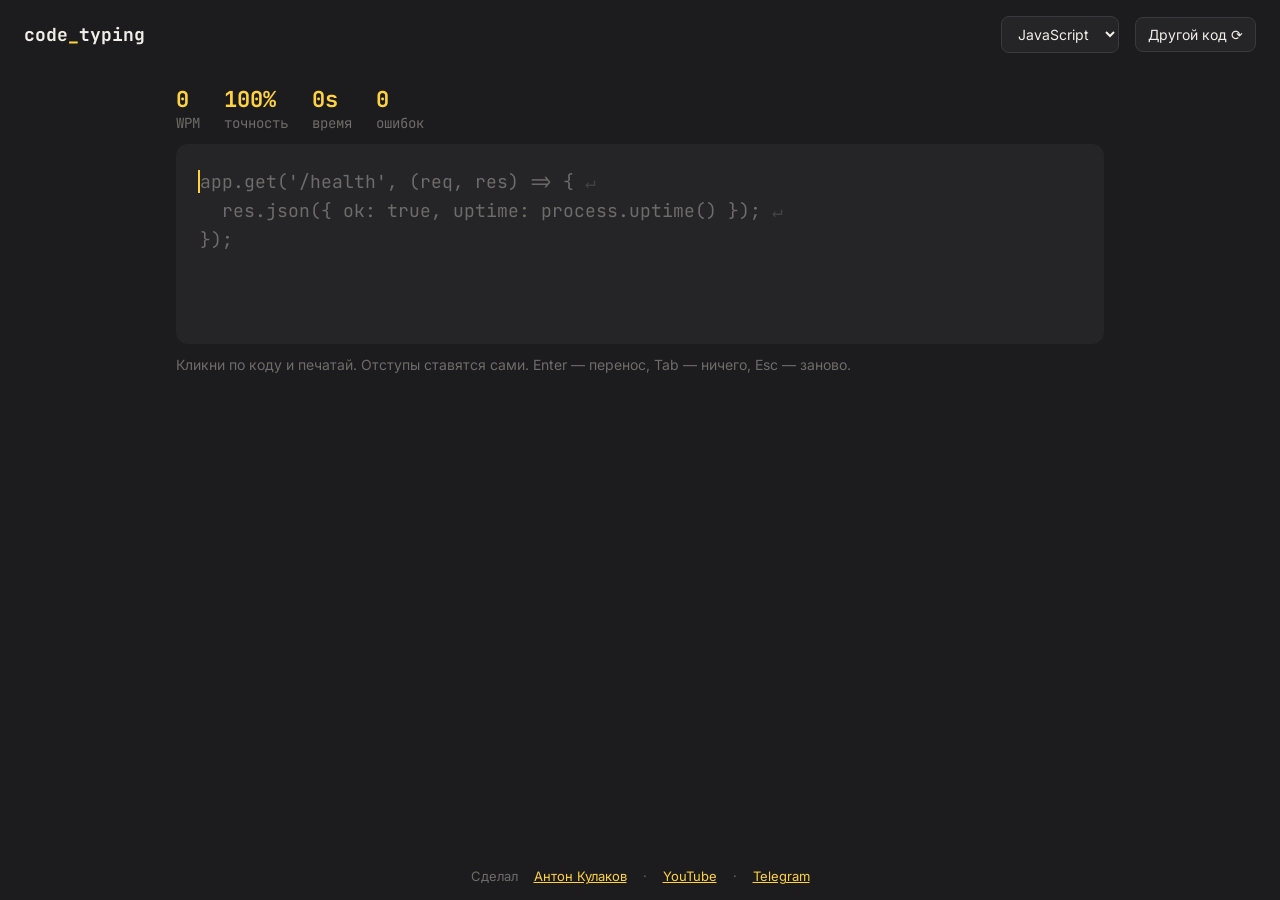
==== public/index.html @ 29d56bf2 "Code typing trainer v1: static page, Firebase site code-typing-ak Co-Authored-By: Claude Opus 5.5 <n" ====
<!doctype html>
<html lang="ru">
<head>
<meta charset="utf-8">
<meta name="viewport" content="width=device-width,initial-scale=1">
<title>Code Typing — тренажёр слепой печати кода</title>
<meta name="description" content="Тренажёр слепой печати для программистов: печатай настоящий код на JS, TS, Python, Go, SQL, Bash.">
<link rel="preconnect" href="https://fonts.googleapis.com">
<link href="https://fonts.googleapis.com/css2?family=JetBrains+Mono:wght@400;700&family=Inter:wght@400;600&display=swap" rel="stylesheet">
<style>
:root{--bg:#1c1c1e;--panel:#252528;--ink:#f2efe8;--dim:#6e6c68;--ok:#f2efe8;--bad:#ff5f56;--acc:#ffd23f}
*{box-sizing:border-box}
body{margin:0;background:var(--bg);color:var(--ink);font-family:Inter,system-ui,sans-serif;min-height:100vh;display:flex;flex-direction:column}
header,footer{padding:16px 24px;display:flex;gap:16px;align-items:center;flex-wrap:wrap}
header h1{font:700 18px 'JetBrains Mono',monospace;margin:0 auto 0 0}
header h1 span{color:var(--acc)}
select,button{background:var(--panel);color:var(--ink);border:1px solid #3a3a3e;border-radius:8px;padding:8px 12px;font:14px Inter,sans-serif;cursor:pointer}
button:hover,select:hover{border-color:var(--acc)}
main{flex:1;max-width:960px;width:100%;margin:0 auto;padding:16px}
.stats{display:flex;gap:24px;font:14px 'JetBrains Mono',monospace;color:var(--dim);margin-bottom:12px}
.stats b{color:var(--acc);font-size:22px;display:block}
#code{background:var(--panel);border-radius:12px;padding:24px;font:18px/1.6 'JetBrains Mono',monospace;white-space:pre;overflow-x:auto;outline:none;position:relative;min-height:200px;cursor:text}
#code .t{color:var(--dim)}#code .ok{color:var(--ok)}#code .bad{color:var(--bad);background:#ff5f5622;border-radius:2px}
#code .cur{border-left:2px solid var(--acc);margin-left:-2px;animation:b 1s steps(1) infinite}
@keyframes b{50%{border-color:transparent}}
#code .nl::after{content:'↵';color:#ffffff22}
#hint{color:var(--dim);font-size:14px;margin-top:12px}
#result{display:none;background:var(--panel);border-radius:12px;padding:24px;margin-top:16px;text-align:center}
#result h2{font:700 28px 'JetBrains Mono',monospace;color:var(--acc);margin:0 0 8px}
#hist{font:13px 'JetBrains Mono',monospace;color:var(--dim);margin-top:16px}
footer{color:var(--dim);font-size:13px;justify-content:center}
footer a{color:var(--acc)}
@media(max-width:600px){#code{font-size:14px;padding:16px}.stats{gap:14px}}
</style>
</head>
<body>
<header>
<h1>code<span>_</span>typing</h1>
<select id="lang"></select>
<button id="next">Другой код ⟳</button>
</header>
<main>
<div class="stats"><div><b id="wpm">0</b>WPM</div><div><b id="acc">100%</b>точность</div><div><b id="time">0s</b>время</div><div><b id="err">0</b>ошибок</div></div>
<div id="code" tabindex="0"></div>
<div id="hint">Кликни по коду и печатай. Отступы ставятся сами. Enter — перенос, Tab — ничего, Esc — заново.</div>
<div id="result"><h2 id="rtitle"></h2><div id="rtext"></div><p><button id="again">Ещё раз ⟳</button></p></div>
<div id="hist"></div>
</main>
<footer>Сделал <a href="https://antonkulakov.com">Антон Кулаков</a> · <a href="https://www.youtube.com/@antonkulakovcom">YouTube</a> · <a href="https://t.me/antonkulakovcom">Telegram</a></footer>
<script>
const S={
JavaScript:[
`function debounce(fn, ms) {
  let t;
  return (...args) => {
    clearTimeout(t);
    t = setTimeout(() => fn(...args), ms);
  };
}`,
`const users = await fetch('/api/users')
  .then((res) => res.json())
  .catch(() => []);
const active = users.filter((u) => u.isActive);`,
`export function groupBy(items, key) {
  return items.reduce((acc, item) => {
    (acc[item[key]] ||= []).push(item);
    return acc;
  }, {});
}`,
`app.get('/health', (req, res) => {
  res.json({ ok: true, uptime: process.uptime() });
});`],
TypeScript:[
`interface User {
  id: string;
  email: string;
  roles?: Array<'admin' | 'user'>;
}`,
`export async function retry<T>(fn: () => Promise<T>, n = 3): Promise<T> {
  try {
    return await fn();
  } catch (e) {
    if (n <= 0) throw e;
    return retry(fn, n - 1);
  }
}`,
`type Result<T, E = Error> =
  | { ok: true; value: T }
  | { ok: false; error: E };`],
Python:[
`def fib(n: int) -> int:
    a, b = 0, 1
    for _ in range(n):
        a, b = b, a + b
    return a`,
`with open("data.csv") as f:
    rows = [line.strip().split(",") for line in f]
print(f"rows: {len(rows)}")`,
`@app.get("/items/{item_id}")
async def read_item(item_id: int, q: str | None = None):
    return {"item_id": item_id, "q": q}`],
Go:[
`func handler(w http.ResponseWriter, r *http.Request) {
	w.Header().Set("Content-Type", "application/json")
	json.NewEncoder(w).Encode(map[string]bool{"ok": true})
}`,
`for i, v := range items {
	if err := process(v); err != nil {
		return fmt.Errorf("item %d: %w", i, err)
	}
}`],
SQL:[
`SELECT u.email, COUNT(o.id) AS orders
FROM users u
LEFT JOIN orders o ON o.user_id = u.id
WHERE u.created_at > NOW() - INTERVAL '30 days'
GROUP BY u.email
ORDER BY orders DESC
LIMIT 10;`,
`CREATE INDEX CONCURRENTLY idx_orders_user
ON orders (user_id, created_at DESC);`],
Bash:[
`for f in *.mp4; do
  ffmpeg -i "$f" -vn -ac 1 "\${f%.mp4}.wav"
done`,
`git log --oneline --since="1 week ago" | wc -l`,
`docker run --rm -p 8080:80 -v "$PWD":/usr/share/nginx/html nginx:alpine`]};
const $=id=>document.getElementById(id);
const store={get(k,d){try{return JSON.parse(localStorage.getItem(k))??d}catch{return d}},set(k,v){try{localStorage.setItem(k,JSON.stringify(v))}catch{}}};
for(const l of Object.keys(S))$('lang').add(new Option(l,l));
$('lang').value=store.get('lang','JavaScript');
let text,pos,typed,errors,start,timer,last=-1;
function pick(){const a=S[$('lang').value];let i;do i=Math.floor(Math.random()*a.length);while(a.length>1&&i===last);last=i;return a[i]}
function reset(newText){
  if(newText||!text)text=pick();
  pos=0;typed=[];errors=0;start=null;clearInterval(timer);
  $('result').style.display='none';render();stats();$('code').focus();
}
function render(){
  let h='';
  for(let i=0;i<text.length;i++){
    const c=text[i],cls=i<pos?(typed[i]?'ok':'bad'):'t';
    const ch=c==='\n'?' ':c.replace(/&/g,'&amp;').replace(/</g,'&lt;');
    h+=`<span class="${cls}${i===pos?' cur':''}${c==='\n'?' nl':''}">${ch}</span>${c==='\n'?'\n':''}`;
  }
  if(pos>=text.length)h+='<span class="cur"> </span>';
  $('code').innerHTML=h;
  const cur=$('code').querySelector('.cur');cur&&cur.scrollIntoView({block:'nearest',inline:'nearest'});
}
function stats(){
  const sec=start?(Date.now()-start)/1000:0,ok=typed.filter(Boolean).length;
  $('wpm').textContent=sec>1?Math.round(ok/5/(sec/60)):0;
  $('acc').textContent=pos?Math.round(100*(pos-errors)/pos)+'%':'100%';
  $('time').textContent=Math.round(sec)+'s';$('err').textContent=errors;
}
function skipIndent(){while(pos<text.length&&/[ \t]/.test(text[pos])&&isIndent(pos)){typed[pos]=true;pos++}}
function isIndent(p){for(let i=p-1;i>=0;i--){if(text[i]==='\n')return true;if(text[i]!==' '&&text[i]!=='\t')return false}return true}
function finish(){
  clearInterval(timer);stats();
  const w=$('wpm').textContent,a=$('acc').textContent;
  $('rtitle').textContent=`${w} WPM · ${a}`;
  $('rtext').textContent=`${$('lang').value}, ${text.length} символов за ${$('time').textContent}`;
  $('result').style.display='block';
  const h=store.get('hist',[]);h.unshift({l:$('lang').value,w:+w,a,d:new Date().toLocaleDateString('ru')});store.set('hist',h.slice(0,50));hist();
}
function hist(){
  const h=store.get('hist',[]);if(!h.length){$('hist').textContent='';return}
  const best=Math.max(...h.map(x=>x.w)),avg=Math.round(h.slice(0,10).reduce((s,x)=>s+x.w,0)/Math.min(10,h.length));
  $('hist').textContent=`Рекорд: ${best} WPM · среднее за последние ${Math.min(10,h.length)}: ${avg} WPM · всего заходов: ${h.length}`;
}
$('code').addEventListener('keydown',e=>{
  if(e.metaKey||e.ctrlKey||e.altKey)return;
  if(e.key==='Escape'){reset();return}
  if(pos>=text.length)return;
  let k=e.key;
  if(k==='Backspace'){e.preventDefault();if(pos>0){pos--;while(pos>0&&/[ \t]/.test(text[pos])&&isIndent(pos))pos--;typed.length=pos;render();stats()}return}
  if(k==='Tab'){e.preventDefault();return}
  if(k==='Enter')k='\n';
  if(k.length!==1)return;
  e.preventDefault();
  if(!start){start=Date.now();timer=setInterval(stats,500)}
  const good=k===text[pos];typed[pos]=good;if(!good)errors++;pos++;
  if(good&&k==='\n')skipIndent();
  render();stats();
  if(pos>=text.length)finish();
});
$('code').addEventListener('click',()=>$('code').focus());
$('next').onclick=()=>reset(true);$('again').onclick=()=>reset(true);
$('lang').onchange=()=>{store.set('lang',$('lang').value);last=-1;reset(true)};
reset(true);hist();
</script>
</body>
</html>
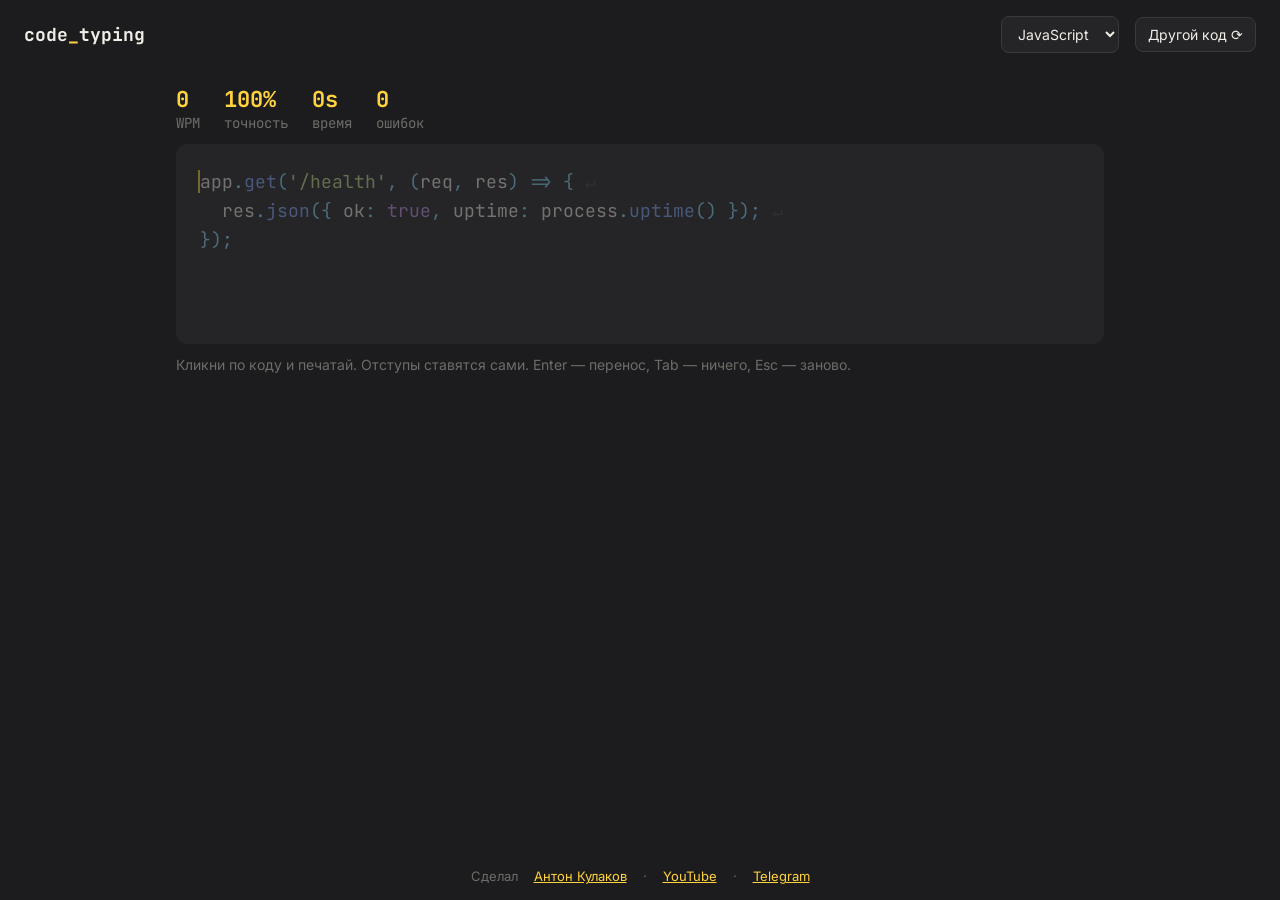
==== commit 28482f18: "Подсветка синтаксиса Co-Authored-By: Claude Opus 5.5 <noreply@anthropic.com>" ====
--- a/public/index.html
+++ b/public/index.html
@@ -20,7 +20,7 @@
 .stats{display:flex;gap:24px;font:14px 'JetBrains Mono',monospace;color:var(--dim);margin-bottom:12px}
 .stats b{color:var(--acc);font-size:22px;display:block}
 #code{background:var(--panel);border-radius:12px;padding:24px;font:18px/1.6 'JetBrains Mono',monospace;white-space:pre;overflow-x:auto;outline:none;position:relative;min-height:200px;cursor:text}
-#code .t{color:var(--dim)}#code .ok{color:var(--ok)}#code .bad{color:var(--bad);background:#ff5f5622;border-radius:2px}
+#code .t{opacity:.38}#code .k{color:#c792ea}#code .s{color:#c3e88d}#code .c{color:#7f8c98;font-style:italic}#code .n{color:#f78c6c}#code .f{color:#82aaff}#code .p{color:#89ddff}#code .bad{color:var(--bad)!important;opacity:1}#code .bad{background:#ff5f5622;border-radius:2px}
 #code .cur{border-left:2px solid var(--acc);margin-left:-2px;animation:b 1s steps(1) infinite}
 @keyframes b{50%{border-color:transparent}}
 #code .nl::after{content:'↵';color:#ffffff22}
@@ -125,6 +125,22 @@
 done`,
 `git log --oneline --since="1 week ago" | wc -l`,
 `docker run --rm -p 8080:80 -v "$PWD":/usr/share/nginx/html nginx:alpine`]};
+
+const KW={JavaScript:'const let var function return async await if else for of in while new class export import from try catch throw true false null undefined typeof',
+TypeScript:'const let var function return async await if else for of in while new class export import from try catch throw true false null undefined type interface extends string number boolean Promise Array',
+Python:'def return for in if else elif with as import from async await class None True False lambda print len range not and or is',
+Go:'func return for range if else err nil var const type struct map string int bool package import go defer',
+SQL:'SELECT FROM WHERE LEFT JOIN ON AS GROUP BY ORDER DESC ASC LIMIT COUNT CREATE INDEX CONCURRENTLY NOW INTERVAL INSERT INTO VALUES UPDATE SET AND OR',
+Bash:'for in do done if then fi else echo export'};
+function highlight(t,lang){
+  const kw=new Set(KW[lang].split(' ')),out=new Array(t.length).fill('');
+  const cm=lang==='Python'||lang==='Bash'?'#[^\\n]*':lang==='SQL'?'--[^\\n]*':'//[^\\n]*';
+  const re=new RegExp(`(${cm})|("(?:\\\\.|[^"\\\\\\n])*"|'(?:\\\\.|[^'\\\\\\n])*'|\`(?:\\\\.|[^\`\\\\])*\`)|(\\b\\d+(?:\\.\\d+)?\\b)|([A-Za-z_$][\\w$]*)(?=\\s*\\()|([A-Za-z_$][\\w$]*)|([{}()\\[\\];,.:=<>|&!?+\\-*/%@])`,'g');
+  let m;while(m=re.exec(t)){const c=m[1]?'c':m[2]?'s':m[3]?'n':m[4]?(kw.has(m[4])?'k':'f'):m[5]?(kw.has(m[5])?'k':''):'p';
+    for(let i=m.index;i<m.index+m[0].length;i++)out[i]=c}
+  return out;
+}
+let hl=[];
 const $=id=>document.getElementById(id);
 const store={get(k,d){try{return JSON.parse(localStorage.getItem(k))??d}catch{return d}},set(k,v){try{localStorage.setItem(k,JSON.stringify(v))}catch{}}};
 for(const l of Object.keys(S))$('lang').add(new Option(l,l));
@@ -132,14 +148,14 @@
 let text,pos,typed,errors,start,timer,last=-1;
 function pick(){const a=S[$('lang').value];let i;do i=Math.floor(Math.random()*a.length);while(a.length>1&&i===last);last=i;return a[i]}
 function reset(newText){
-  if(newText||!text)text=pick();
+  if(newText||!text){text=pick();hl=highlight(text,$('lang').value)}
   pos=0;typed=[];errors=0;start=null;clearInterval(timer);
   $('result').style.display='none';render();stats();$('code').focus();
 }
 function render(){
   let h='';
   for(let i=0;i<text.length;i++){
-    const c=text[i],cls=i<pos?(typed[i]?'ok':'bad'):'t';
+    const c=text[i],cls=(hl[i]||'')+' '+(i<pos?(typed[i]?'ok':'bad'):'t');
     const ch=c==='\n'?' ':c.replace(/&/g,'&amp;').replace(/</g,'&lt;');
     h+=`<span class="${cls}${i===pos?' cur':''}${c==='\n'?' nl':''}">${ch}</span>${c==='\n'?'\n':''}`;
   }
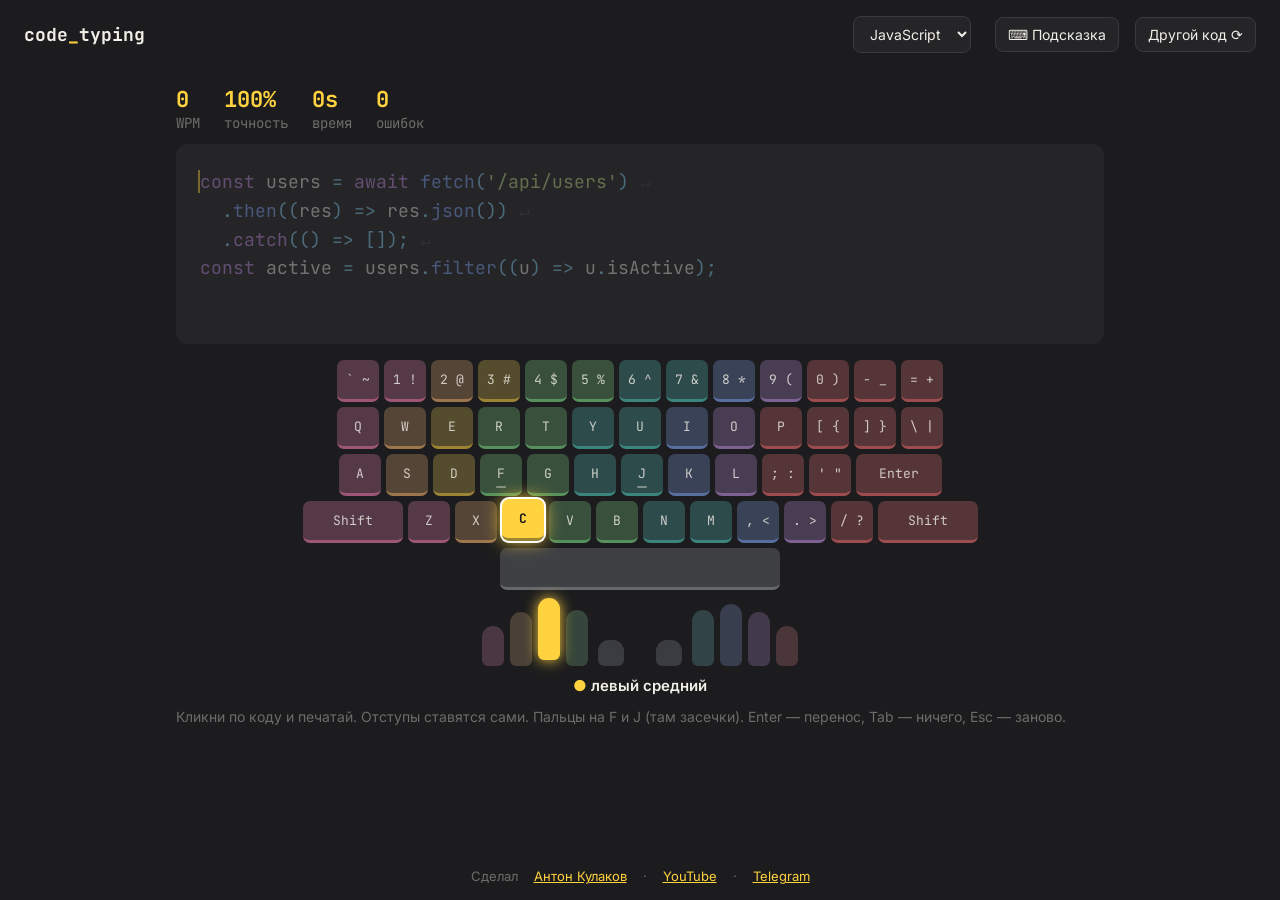
==== commit 6710ec20: "Клавиатура с подсказкой пальцев, без лигатур, no-cache Co-Authored-By: Claude Opus 5.5 <noreply@anth" ====
--- a/public/index.html
+++ b/public/index.html
@@ -20,7 +20,7 @@
 .stats{display:flex;gap:24px;font:14px 'JetBrains Mono',monospace;color:var(--dim);margin-bottom:12px}
 .stats b{color:var(--acc);font-size:22px;display:block}
 #code{background:var(--panel);border-radius:12px;padding:24px;font:18px/1.6 'JetBrains Mono',monospace;white-space:pre;overflow-x:auto;outline:none;position:relative;min-height:200px;cursor:text}
-#code .t{opacity:.38}#code .k{color:#c792ea}#code .s{color:#c3e88d}#code .c{color:#7f8c98;font-style:italic}#code .n{color:#f78c6c}#code .f{color:#82aaff}#code .p{color:#89ddff}#code .bad{color:var(--bad)!important;opacity:1}#code .bad{background:#ff5f5622;border-radius:2px}
+#code,#code *{font-variant-ligatures:none;font-feature-settings:'liga' 0,'calt' 0}#code .t{opacity:.38}#code .k{color:#c792ea}#code .s{color:#c3e88d}#code .c{color:#7f8c98;font-style:italic}#code .n{color:#f78c6c}#code .f{color:#82aaff}#code .p{color:#89ddff}#code .bad{color:var(--bad)!important;opacity:1}#code .bad{background:#ff5f5622;border-radius:2px}
 #code .cur{border-left:2px solid var(--acc);margin-left:-2px;animation:b 1s steps(1) infinite}
 @keyframes b{50%{border-color:transparent}}
 #code .nl::after{content:'↵';color:#ffffff22}
@@ -30,6 +30,20 @@
 #hist{font:13px 'JetBrains Mono',monospace;color:var(--dim);margin-top:16px}
 footer{color:var(--dim);font-size:13px;justify-content:center}
 footer a{color:var(--acc)}
+
+#kb{margin-top:16px;display:flex;flex-direction:column;gap:5px;align-items:center;user-select:none}
+.row{display:flex;gap:5px}
+.key{width:42px;height:42px;border-radius:7px;display:flex;align-items:center;justify-content:center;font:13px 'JetBrains Mono',monospace;color:#f2efe8cc;background:color-mix(in srgb,var(--fc) 22%,#252528);border-bottom:3px solid color-mix(in srgb,var(--fc) 55%,#252528);transition:transform .08s}
+.key.w15{width:66px}.key.w2{width:86px}.key.w25{width:100px}.key.sp{width:280px}
+.key.on{background:var(--fc);color:#1c1c1e;font-weight:700;transform:translateY(-2px);box-shadow:0 0 0 2px #fff,0 0 18px var(--fc)}
+.key.home::after{content:'';position:absolute;margin-top:26px;width:10px;height:2px;background:#f2efe866;border-radius:1px}
+#hands{display:flex;justify-content:center;gap:32px;margin-top:14px;font:13px Inter,sans-serif;color:var(--dim)}
+.hand{display:flex;gap:6px;align-items:flex-end}
+.fg{width:22px;border-radius:11px 11px 6px 6px;background:color-mix(in srgb,var(--fc) 14%,#2c2c30);transition:all .1s}
+.fg.on{background:var(--fc);box-shadow:0 0 14px var(--fc);transform:translateY(-6px)}
+#finger{text-align:center;margin-top:10px;font:600 15px Inter,sans-serif;min-height:20px}
+#kbtoggle{margin-left:8px}
+@media(max-width:760px){#kb,#hands{display:none!important}}
 @media(max-width:600px){#code{font-size:14px;padding:16px}.stats{gap:14px}}
 </style>
 </head>
@@ -37,12 +51,14 @@
 <header>
 <h1>code<span>_</span>typing</h1>
 <select id="lang"></select>
+<button id="kbtoggle">⌨︎ Подсказка</button>
 <button id="next">Другой код ⟳</button>
 </header>
 <main>
 <div class="stats"><div><b id="wpm">0</b>WPM</div><div><b id="acc">100%</b>точность</div><div><b id="time">0s</b>время</div><div><b id="err">0</b>ошибок</div></div>
 <div id="code" tabindex="0"></div>
-<div id="hint">Кликни по коду и печатай. Отступы ставятся сами. Enter — перенос, Tab — ничего, Esc — заново.</div>
+<div id="kbwrap"><div id="kb"></div><div id="hands"></div><div id="finger"></div></div>
+<div id="hint">Кликни по коду и печатай. Отступы ставятся сами. Пальцы на F и J (там засечки). Enter — перенос, Tab — ничего, Esc — заново.</div>
 <div id="result"><h2 id="rtitle"></h2><div id="rtext"></div><p><button id="again">Ещё раз ⟳</button></p></div>
 <div id="hist"></div>
 </main>
@@ -160,7 +176,7 @@
     h+=`<span class="${cls}${i===pos?' cur':''}${c==='\n'?' nl':''}">${ch}</span>${c==='\n'?'\n':''}`;
   }
   if(pos>=text.length)h+='<span class="cur"> </span>';
-  $('code').innerHTML=h;
+  $('code').innerHTML=h;if(typeof showKey==='function')showKey();
   const cur=$('code').querySelector('.cur');cur&&cur.scrollIntoView({block:'nearest',inline:'nearest'});
 }
 function stats(){
@@ -203,6 +219,44 @@
 $('code').addEventListener('click',()=>$('code').focus());
 $('next').onclick=()=>reset(true);$('again').onclick=()=>reset(true);
 $('lang').onchange=()=>{store.set('lang',$('lang').value);last=-1;reset(true)};
+
+const FC={L5:'#ff7eb6',L4:'#ffb86c',L3:'#ffd23f',L2:'#7ee787',T:'#9aa0a6',R2:'#4fd1c5',R3:'#82aaff',R4:'#c792ea',R5:'#ff6e6e'};
+const FN={L5:'левый мизинец',L4:'левый безымянный',L3:'левый средний',L2:'левый указательный',T:'большой палец',R2:'правый указательный',R3:'правый средний',R4:'правый безымянный',R5:'правый мизинец'};
+const ROWS=[
+ [['`~','L5'],['1!','L5'],['2@','L4'],['3#','L3'],['4$','L2'],['5%','L2'],['6^','R2'],['7&','R2'],['8*','R3'],['9(','R4'],['0)','R5'],['-_','R5'],['=+','R5']],
+ [['q','L5'],['w','L4'],['e','L3'],['r','L2'],['t','L2'],['y','R2'],['u','R2'],['i','R3'],['o','R4'],['p','R5'],['[{','R5'],[']}','R5'],['\\|','R5']],
+ [['a','L5'],['s','L4'],['d','L3'],['f','L2'],['g','L2'],['h','R2'],['j','R2'],['k','R3'],['l','R4'],[';:','R5'],["'\"",'R5'],['\n','R5','Enter','w2']],
+ [['LS','L5','Shift','w25'],['z','L5'],['x','L4'],['c','L3'],['v','L2'],['b','L2'],['n','R2'],['m','R2'],[',<','R3'],['.>','R4'],['/?','R5'],['RS','R5','Shift','w25']],
+ [[' ','T','','sp']]];
+const KEYMAP={};
+ROWS.forEach(r=>r.forEach(([k,f,label,w])=>{
+  const el=document.createElement('div');el.className='key'+(w?' '+w:'')+(/^[fj]$/.test(k)?' home':'');el.style.setProperty('--fc',FC[f]);
+  el.textContent=label??(k.length===2&&!/[a-z]/.test(k)?k[0]+' '+k[1]:k.toUpperCase());
+  const info={el,f};
+  if(k==='LS'||k==='RS')KEYMAP[k]=info;
+  else if(k.length===1||k==='\n'){KEYMAP[k]=info;if(/[a-z]/.test(k))KEYMAP[k.toUpperCase()]={...info,shift:true}}
+  else if(k.length===2){KEYMAP[k[0]]=info;KEYMAP[k[1]]={...info,shift:true}}
+  else KEYMAP[k]=info;
+  r.el=r.el||document.createElement('div');r.el.className='row';r.el.appendChild(el);
+}));
+ROWS.forEach(r=>$('kb').appendChild(r.el));
+const FINGERS={};
+[['L5','L4','L3','L2','T'],['T','R2','R3','R4','R5']].forEach((h,hi)=>{const d=document.createElement('div');d.className='hand';
+  h.forEach((f,i)=>{const e=document.createElement('div');e.className='fg';e.style.setProperty('--fc',FC[f]);e.style.height=(f==='T'?26:{L5:40,L4:54,L3:62,L2:56,R2:56,R3:62,R4:54,R5:40}[f])+'px';
+    if(f==='T'){e.style.width='26px';e.style.marginLeft=hi?'0':'4px';e.style.marginRight=hi?'4px':'0'}
+    (FINGERS[f+hi]=e);d.appendChild(e)});$('hands').appendChild(d)});
+function fingerEl(f){return f==='T'?[FINGERS.T0,FINGERS.T1]:[FINGERS[f+(f[0]==='L'?0:1)]]}
+function showKey(){
+  document.querySelectorAll('#kb .on,#hands .on').forEach(e=>e.classList.remove('on'));
+  if(!text||pos>=text.length){$('finger').textContent='';return}
+  const k=KEYMAP[text[pos]];if(!k){$('finger').textContent='';return}
+  k.el.classList.add('on');fingerEl(k.f).forEach(e=>e&&e.classList.add('on'));
+  let msg=FN[k.f];
+  if(k.shift){const sh=k.f[0]==='L'?'RS':'LS',si=KEYMAP[sh];si.el.classList.add('on');fingerEl(si.f).forEach(e=>e.classList.add('on'));msg+=' + Shift '+FN[si.f].replace('мизинец','мизинцем').replace(/^(\S+)ый/,'$1ым').replace(/^(\S+)ий/,'$1им')}
+  $('finger').innerHTML=`<span style="color:${FC[k.f]}">●</span> ${msg}`;
+}
+$('kbtoggle').onclick=()=>{const v=$('kbwrap').style.display==='none';$('kbwrap').style.display=v?'':'none';store.set('kb',v);$('code').focus()};
+if(store.get('kb',true)===false)$('kbwrap').style.display='none';
 reset(true);hist();
 </script>
 </body>
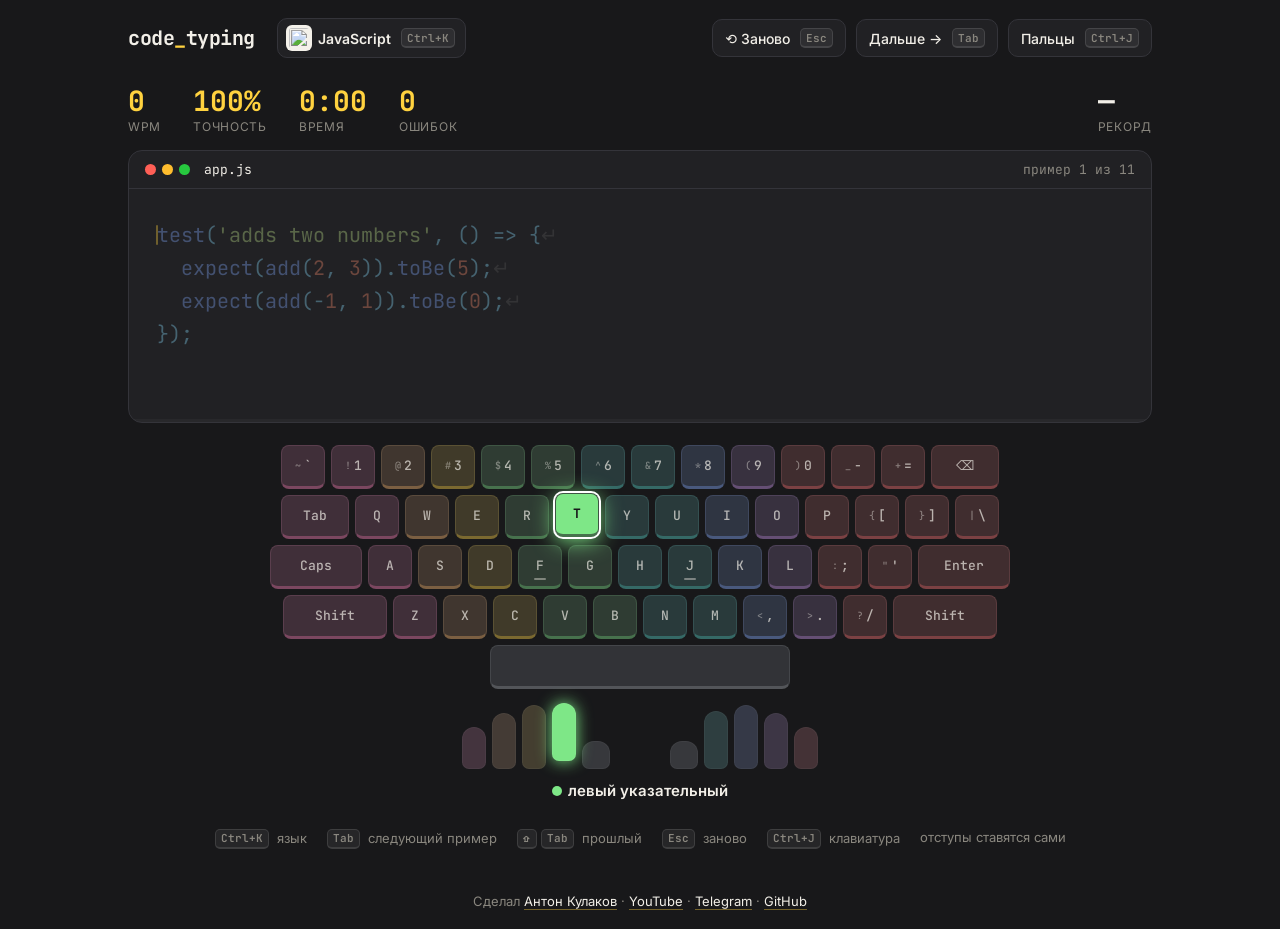
==== commit b80bb80a: "v2: 25 языков, попап языков с логотипами, горячие клавиши, остановка на ошибке Co-Authored-By: Claud" ====
--- a/public/index.html
+++ b/public/index.html
@@ -3,261 +3,84 @@
 <head>
 <meta charset="utf-8">
 <meta name="viewport" content="width=device-width,initial-scale=1">
-<title>Code Typing — тренажёр слепой печати кода</title>
-<meta name="description" content="Тренажёр слепой печати для программистов: печатай настоящий код на JS, TS, Python, Go, SQL, Bash.">
+<title>code_typing — тренажёр слепой печати кода</title>
+<meta name="description" content="Тренажёр слепой печати для программистов: печатай настоящий код на 25 языках. Подсказка пальцев, WPM, горячие клавиши.">
+<link rel="icon" href="data:image/svg+xml,<svg xmlns='http://www.w3.org/2000/svg' viewBox='0 0 32 32'><rect width='32' height='32' rx='7' fill='%231c1c1e'/><text x='6' y='23' font-family='monospace' font-size='18' font-weight='700' fill='%23ffd23f'>_</text></svg>">
 <link rel="preconnect" href="https://fonts.googleapis.com">
-<link href="https://fonts.googleapis.com/css2?family=JetBrains+Mono:wght@400;700&family=Inter:wght@400;600&display=swap" rel="stylesheet">
-<style>
-:root{--bg:#1c1c1e;--panel:#252528;--ink:#f2efe8;--dim:#6e6c68;--ok:#f2efe8;--bad:#ff5f56;--acc:#ffd23f}
-*{box-sizing:border-box}
-body{margin:0;background:var(--bg);color:var(--ink);font-family:Inter,system-ui,sans-serif;min-height:100vh;display:flex;flex-direction:column}
-header,footer{padding:16px 24px;display:flex;gap:16px;align-items:center;flex-wrap:wrap}
-header h1{font:700 18px 'JetBrains Mono',monospace;margin:0 auto 0 0}
-header h1 span{color:var(--acc)}
-select,button{background:var(--panel);color:var(--ink);border:1px solid #3a3a3e;border-radius:8px;padding:8px 12px;font:14px Inter,sans-serif;cursor:pointer}
-button:hover,select:hover{border-color:var(--acc)}
-main{flex:1;max-width:960px;width:100%;margin:0 auto;padding:16px}
-.stats{display:flex;gap:24px;font:14px 'JetBrains Mono',monospace;color:var(--dim);margin-bottom:12px}
-.stats b{color:var(--acc);font-size:22px;display:block}
-#code{background:var(--panel);border-radius:12px;padding:24px;font:18px/1.6 'JetBrains Mono',monospace;white-space:pre;overflow-x:auto;outline:none;position:relative;min-height:200px;cursor:text}
-#code,#code *{font-variant-ligatures:none;font-feature-settings:'liga' 0,'calt' 0}#code .t{opacity:.38}#code .k{color:#c792ea}#code .s{color:#c3e88d}#code .c{color:#7f8c98;font-style:italic}#code .n{color:#f78c6c}#code .f{color:#82aaff}#code .p{color:#89ddff}#code .bad{color:var(--bad)!important;opacity:1}#code .bad{background:#ff5f5622;border-radius:2px}
-#code .cur{border-left:2px solid var(--acc);margin-left:-2px;animation:b 1s steps(1) infinite}
-@keyframes b{50%{border-color:transparent}}
-#code .nl::after{content:'↵';color:#ffffff22}
-#hint{color:var(--dim);font-size:14px;margin-top:12px}
-#result{display:none;background:var(--panel);border-radius:12px;padding:24px;margin-top:16px;text-align:center}
-#result h2{font:700 28px 'JetBrains Mono',monospace;color:var(--acc);margin:0 0 8px}
-#hist{font:13px 'JetBrains Mono',monospace;color:var(--dim);margin-top:16px}
-footer{color:var(--dim);font-size:13px;justify-content:center}
-footer a{color:var(--acc)}
-
-#kb{margin-top:16px;display:flex;flex-direction:column;gap:5px;align-items:center;user-select:none}
-.row{display:flex;gap:5px}
-.key{width:42px;height:42px;border-radius:7px;display:flex;align-items:center;justify-content:center;font:13px 'JetBrains Mono',monospace;color:#f2efe8cc;background:color-mix(in srgb,var(--fc) 22%,#252528);border-bottom:3px solid color-mix(in srgb,var(--fc) 55%,#252528);transition:transform .08s}
-.key.w15{width:66px}.key.w2{width:86px}.key.w25{width:100px}.key.sp{width:280px}
-.key.on{background:var(--fc);color:#1c1c1e;font-weight:700;transform:translateY(-2px);box-shadow:0 0 0 2px #fff,0 0 18px var(--fc)}
-.key.home::after{content:'';position:absolute;margin-top:26px;width:10px;height:2px;background:#f2efe866;border-radius:1px}
-#hands{display:flex;justify-content:center;gap:32px;margin-top:14px;font:13px Inter,sans-serif;color:var(--dim)}
-.hand{display:flex;gap:6px;align-items:flex-end}
-.fg{width:22px;border-radius:11px 11px 6px 6px;background:color-mix(in srgb,var(--fc) 14%,#2c2c30);transition:all .1s}
-.fg.on{background:var(--fc);box-shadow:0 0 14px var(--fc);transform:translateY(-6px)}
-#finger{text-align:center;margin-top:10px;font:600 15px Inter,sans-serif;min-height:20px}
-#kbtoggle{margin-left:8px}
-@media(max-width:760px){#kb,#hands{display:none!important}}
-@media(max-width:600px){#code{font-size:14px;padding:16px}.stats{gap:14px}}
-</style>
+<link href="https://fonts.googleapis.com/css2?family=JetBrains+Mono:wght@400;600;700&family=Inter:wght@400;500;600;700&display=swap" rel="stylesheet">
+<link rel="stylesheet" href="style.css">
 </head>
 <body>
 <header>
-<h1>code<span>_</span>typing</h1>
-<select id="lang"></select>
-<button id="kbtoggle">⌨︎ Подсказка</button>
-<button id="next">Другой код ⟳</button>
+  <a class="logo" href="/">code<span>_</span>typing</a>
+  <button id="langBtn" class="btn lang" title="Сменить язык"><img id="langIcon" alt=""><span id="langName"></span><kbd class="mod">K</kbd></button>
+  <div class="spacer"></div>
+  <button id="restartBtn" class="btn" title="Начать заново">⟲ Заново <kbd>Esc</kbd></button>
+  <button id="nextBtn" class="btn" title="Другой пример">Дальше → <kbd>Tab</kbd></button>
+  <button id="kbBtn" class="btn icon" title="Показать или скрыть клавиатуру">Пальцы <kbd class="mod">J</kbd></button>
 </header>
+
 <main>
-<div class="stats"><div><b id="wpm">0</b>WPM</div><div><b id="acc">100%</b>точность</div><div><b id="time">0s</b>время</div><div><b id="err">0</b>ошибок</div></div>
-<div id="code" tabindex="0"></div>
-<div id="kbwrap"><div id="kb"></div><div id="hands"></div><div id="finger"></div></div>
-<div id="hint">Кликни по коду и печатай. Отступы ставятся сами. Пальцы на F и J (там засечки). Enter — перенос, Tab — ничего, Esc — заново.</div>
-<div id="result"><h2 id="rtitle"></h2><div id="rtext"></div><p><button id="again">Ещё раз ⟳</button></p></div>
-<div id="hist"></div>
+  <div class="stats">
+    <div><b id="wpm">0</b><span>WPM</span></div>
+    <div><b id="acc">100%</b><span>точность</span></div>
+    <div><b id="time">0:00</b><span>время</span></div>
+    <div><b id="err">0</b><span>ошибок</span></div>
+    <div class="best"><b id="best">—</b><span>рекорд</span></div>
+  </div>
+
+  <section class="editor">
+    <div class="tabbar">
+      <span class="dots"><i></i><i></i><i></i></span>
+      <span id="fileName" class="file"></span>
+      <span id="counter" class="counter"></span>
+    </div>
+    <div id="code" tabindex="0" spellcheck="false"></div>
+    <div id="focusHint" class="focus-hint">Кликни сюда или нажми любую клавишу, чтобы печатать</div>
+    <div id="progress"><i></i></div>
+  </section>
+
+  <section id="result" hidden>
+    <div class="big"><b id="rWpm"></b> WPM</div>
+    <div id="rLine" class="rline"></div>
+    <div class="ractions">
+      <button id="rNext" class="btn primary">Следующий пример <kbd>Enter</kbd></button>
+      <button id="rAgain" class="btn">Этот ещё раз <kbd>Esc</kbd></button>
+    </div>
+  </section>
+
+  <section id="kbwrap">
+    <div id="kb"></div>
+    <div id="hands"></div>
+    <div id="finger"></div>
+  </section>
+
+  <div class="legend">
+    <span><kbd class="mod">K</kbd> язык</span>
+    <span><kbd>Tab</kbd> следующий пример</span>
+    <span><kbd>⇧</kbd><kbd>Tab</kbd> прошлый</span>
+    <span><kbd>Esc</kbd> заново</span>
+    <span><kbd class="mod">J</kbd> клавиатура</span>
+    <span>отступы ставятся сами</span>
+  </div>
 </main>
-<footer>Сделал <a href="https://antonkulakov.com">Антон Кулаков</a> · <a href="https://www.youtube.com/@antonkulakovcom">YouTube</a> · <a href="https://t.me/antonkulakovcom">Telegram</a></footer>
-<script>
-const S={
-JavaScript:[
-`function debounce(fn, ms) {
-  let t;
-  return (...args) => {
-    clearTimeout(t);
-    t = setTimeout(() => fn(...args), ms);
-  };
-}`,
-`const users = await fetch('/api/users')
-  .then((res) => res.json())
-  .catch(() => []);
-const active = users.filter((u) => u.isActive);`,
-`export function groupBy(items, key) {
-  return items.reduce((acc, item) => {
-    (acc[item[key]] ||= []).push(item);
-    return acc;
-  }, {});
-}`,
-`app.get('/health', (req, res) => {
-  res.json({ ok: true, uptime: process.uptime() });
-});`],
-TypeScript:[
-`interface User {
-  id: string;
-  email: string;
-  roles?: Array<'admin' | 'user'>;
-}`,
-`export async function retry<T>(fn: () => Promise<T>, n = 3): Promise<T> {
-  try {
-    return await fn();
-  } catch (e) {
-    if (n <= 0) throw e;
-    return retry(fn, n - 1);
-  }
-}`,
-`type Result<T, E = Error> =
-  | { ok: true; value: T }
-  | { ok: false; error: E };`],
-Python:[
-`def fib(n: int) -> int:
-    a, b = 0, 1
-    for _ in range(n):
-        a, b = b, a + b
-    return a`,
-`with open("data.csv") as f:
-    rows = [line.strip().split(",") for line in f]
-print(f"rows: {len(rows)}")`,
-`@app.get("/items/{item_id}")
-async def read_item(item_id: int, q: str | None = None):
-    return {"item_id": item_id, "q": q}`],
-Go:[
-`func handler(w http.ResponseWriter, r *http.Request) {
-	w.Header().Set("Content-Type", "application/json")
-	json.NewEncoder(w).Encode(map[string]bool{"ok": true})
-}`,
-`for i, v := range items {
-	if err := process(v); err != nil {
-		return fmt.Errorf("item %d: %w", i, err)
-	}
-}`],
-SQL:[
-`SELECT u.email, COUNT(o.id) AS orders
-FROM users u
-LEFT JOIN orders o ON o.user_id = u.id
-WHERE u.created_at > NOW() - INTERVAL '30 days'
-GROUP BY u.email
-ORDER BY orders DESC
-LIMIT 10;`,
-`CREATE INDEX CONCURRENTLY idx_orders_user
-ON orders (user_id, created_at DESC);`],
-Bash:[
-`for f in *.mp4; do
-  ffmpeg -i "$f" -vn -ac 1 "\${f%.mp4}.wav"
-done`,
-`git log --oneline --since="1 week ago" | wc -l`,
-`docker run --rm -p 8080:80 -v "$PWD":/usr/share/nginx/html nginx:alpine`]};
 
-const KW={JavaScript:'const let var function return async await if else for of in while new class export import from try catch throw true false null undefined typeof',
-TypeScript:'const let var function return async await if else for of in while new class export import from try catch throw true false null undefined type interface extends string number boolean Promise Array',
-Python:'def return for in if else elif with as import from async await class None True False lambda print len range not and or is',
-Go:'func return for range if else err nil var const type struct map string int bool package import go defer',
-SQL:'SELECT FROM WHERE LEFT JOIN ON AS GROUP BY ORDER DESC ASC LIMIT COUNT CREATE INDEX CONCURRENTLY NOW INTERVAL INSERT INTO VALUES UPDATE SET AND OR',
-Bash:'for in do done if then fi else echo export'};
-function highlight(t,lang){
-  const kw=new Set(KW[lang].split(' ')),out=new Array(t.length).fill('');
-  const cm=lang==='Python'||lang==='Bash'?'#[^\\n]*':lang==='SQL'?'--[^\\n]*':'//[^\\n]*';
-  const re=new RegExp(`(${cm})|("(?:\\\\.|[^"\\\\\\n])*"|'(?:\\\\.|[^'\\\\\\n])*'|\`(?:\\\\.|[^\`\\\\])*\`)|(\\b\\d+(?:\\.\\d+)?\\b)|([A-Za-z_$][\\w$]*)(?=\\s*\\()|([A-Za-z_$][\\w$]*)|([{}()\\[\\];,.:=<>|&!?+\\-*/%@])`,'g');
-  let m;while(m=re.exec(t)){const c=m[1]?'c':m[2]?'s':m[3]?'n':m[4]?(kw.has(m[4])?'k':'f'):m[5]?(kw.has(m[5])?'k':''):'p';
-    for(let i=m.index;i<m.index+m[0].length;i++)out[i]=c}
-  return out;
-}
-let hl=[];
-const $=id=>document.getElementById(id);
-const store={get(k,d){try{return JSON.parse(localStorage.getItem(k))??d}catch{return d}},set(k,v){try{localStorage.setItem(k,JSON.stringify(v))}catch{}}};
-for(const l of Object.keys(S))$('lang').add(new Option(l,l));
-$('lang').value=store.get('lang','JavaScript');
-let text,pos,typed,errors,start,timer,last=-1;
-function pick(){const a=S[$('lang').value];let i;do i=Math.floor(Math.random()*a.length);while(a.length>1&&i===last);last=i;return a[i]}
-function reset(newText){
-  if(newText||!text){text=pick();hl=highlight(text,$('lang').value)}
-  pos=0;typed=[];errors=0;start=null;clearInterval(timer);
-  $('result').style.display='none';render();stats();$('code').focus();
-}
-function render(){
-  let h='';
-  for(let i=0;i<text.length;i++){
-    const c=text[i],cls=(hl[i]||'')+' '+(i<pos?(typed[i]?'ok':'bad'):'t');
-    const ch=c==='\n'?' ':c.replace(/&/g,'&amp;').replace(/</g,'&lt;');
-    h+=`<span class="${cls}${i===pos?' cur':''}${c==='\n'?' nl':''}">${ch}</span>${c==='\n'?'\n':''}`;
-  }
-  if(pos>=text.length)h+='<span class="cur"> </span>';
-  $('code').innerHTML=h;if(typeof showKey==='function')showKey();
-  const cur=$('code').querySelector('.cur');cur&&cur.scrollIntoView({block:'nearest',inline:'nearest'});
-}
-function stats(){
-  const sec=start?(Date.now()-start)/1000:0,ok=typed.filter(Boolean).length;
-  $('wpm').textContent=sec>1?Math.round(ok/5/(sec/60)):0;
-  $('acc').textContent=pos?Math.round(100*(pos-errors)/pos)+'%':'100%';
-  $('time').textContent=Math.round(sec)+'s';$('err').textContent=errors;
-}
-function skipIndent(){while(pos<text.length&&/[ \t]/.test(text[pos])&&isIndent(pos)){typed[pos]=true;pos++}}
-function isIndent(p){for(let i=p-1;i>=0;i--){if(text[i]==='\n')return true;if(text[i]!==' '&&text[i]!=='\t')return false}return true}
-function finish(){
-  clearInterval(timer);stats();
-  const w=$('wpm').textContent,a=$('acc').textContent;
-  $('rtitle').textContent=`${w} WPM · ${a}`;
-  $('rtext').textContent=`${$('lang').value}, ${text.length} символов за ${$('time').textContent}`;
-  $('result').style.display='block';
-  const h=store.get('hist',[]);h.unshift({l:$('lang').value,w:+w,a,d:new Date().toLocaleDateString('ru')});store.set('hist',h.slice(0,50));hist();
-}
-function hist(){
-  const h=store.get('hist',[]);if(!h.length){$('hist').textContent='';return}
-  const best=Math.max(...h.map(x=>x.w)),avg=Math.round(h.slice(0,10).reduce((s,x)=>s+x.w,0)/Math.min(10,h.length));
-  $('hist').textContent=`Рекорд: ${best} WPM · среднее за последние ${Math.min(10,h.length)}: ${avg} WPM · всего заходов: ${h.length}`;
-}
-$('code').addEventListener('keydown',e=>{
-  if(e.metaKey||e.ctrlKey||e.altKey)return;
-  if(e.key==='Escape'){reset();return}
-  if(pos>=text.length)return;
-  let k=e.key;
-  if(k==='Backspace'){e.preventDefault();if(pos>0){pos--;while(pos>0&&/[ \t]/.test(text[pos])&&isIndent(pos))pos--;typed.length=pos;render();stats()}return}
-  if(k==='Tab'){e.preventDefault();return}
-  if(k==='Enter')k='\n';
-  if(k.length!==1)return;
-  e.preventDefault();
-  if(!start){start=Date.now();timer=setInterval(stats,500)}
-  const good=k===text[pos];typed[pos]=good;if(!good)errors++;pos++;
-  if(good&&k==='\n')skipIndent();
-  render();stats();
-  if(pos>=text.length)finish();
-});
-$('code').addEventListener('click',()=>$('code').focus());
-$('next').onclick=()=>reset(true);$('again').onclick=()=>reset(true);
-$('lang').onchange=()=>{store.set('lang',$('lang').value);last=-1;reset(true)};
+<div id="modal" hidden>
+  <div class="sheet" role="dialog" aria-label="Выбор языка">
+    <div class="search"><span>⌕</span><input id="q" placeholder="Найти язык…" autocomplete="off" spellcheck="false"><kbd>Esc</kbd></div>
+    <div id="grid"></div>
+    <div class="mhint"><span><kbd>←</kbd><kbd>→</kbd><kbd>↑</kbd><kbd>↓</kbd> выбрать</span><span><kbd>Enter</kbd> открыть</span><span>печатай, чтобы искать</span></div>
+  </div>
+</div>
 
-const FC={L5:'#ff7eb6',L4:'#ffb86c',L3:'#ffd23f',L2:'#7ee787',T:'#9aa0a6',R2:'#4fd1c5',R3:'#82aaff',R4:'#c792ea',R5:'#ff6e6e'};
-const FN={L5:'левый мизинец',L4:'левый безымянный',L3:'левый средний',L2:'левый указательный',T:'большой палец',R2:'правый указательный',R3:'правый средний',R4:'правый безымянный',R5:'правый мизинец'};
-const ROWS=[
- [['`~','L5'],['1!','L5'],['2@','L4'],['3#','L3'],['4$','L2'],['5%','L2'],['6^','R2'],['7&','R2'],['8*','R3'],['9(','R4'],['0)','R5'],['-_','R5'],['=+','R5']],
- [['q','L5'],['w','L4'],['e','L3'],['r','L2'],['t','L2'],['y','R2'],['u','R2'],['i','R3'],['o','R4'],['p','R5'],['[{','R5'],[']}','R5'],['\\|','R5']],
- [['a','L5'],['s','L4'],['d','L3'],['f','L2'],['g','L2'],['h','R2'],['j','R2'],['k','R3'],['l','R4'],[';:','R5'],["'\"",'R5'],['\n','R5','Enter','w2']],
- [['LS','L5','Shift','w25'],['z','L5'],['x','L4'],['c','L3'],['v','L2'],['b','L2'],['n','R2'],['m','R2'],[',<','R3'],['.>','R4'],['/?','R5'],['RS','R5','Shift','w25']],
- [[' ','T','','sp']]];
-const KEYMAP={};
-ROWS.forEach(r=>r.forEach(([k,f,label,w])=>{
-  const el=document.createElement('div');el.className='key'+(w?' '+w:'')+(/^[fj]$/.test(k)?' home':'');el.style.setProperty('--fc',FC[f]);
-  el.textContent=label??(k.length===2&&!/[a-z]/.test(k)?k[0]+' '+k[1]:k.toUpperCase());
-  const info={el,f};
-  if(k==='LS'||k==='RS')KEYMAP[k]=info;
-  else if(k.length===1||k==='\n'){KEYMAP[k]=info;if(/[a-z]/.test(k))KEYMAP[k.toUpperCase()]={...info,shift:true}}
-  else if(k.length===2){KEYMAP[k[0]]=info;KEYMAP[k[1]]={...info,shift:true}}
-  else KEYMAP[k]=info;
-  r.el=r.el||document.createElement('div');r.el.className='row';r.el.appendChild(el);
-}));
-ROWS.forEach(r=>$('kb').appendChild(r.el));
-const FINGERS={};
-[['L5','L4','L3','L2','T'],['T','R2','R3','R4','R5']].forEach((h,hi)=>{const d=document.createElement('div');d.className='hand';
-  h.forEach((f,i)=>{const e=document.createElement('div');e.className='fg';e.style.setProperty('--fc',FC[f]);e.style.height=(f==='T'?26:{L5:40,L4:54,L3:62,L2:56,R2:56,R3:62,R4:54,R5:40}[f])+'px';
-    if(f==='T'){e.style.width='26px';e.style.marginLeft=hi?'0':'4px';e.style.marginRight=hi?'4px':'0'}
-    (FINGERS[f+hi]=e);d.appendChild(e)});$('hands').appendChild(d)});
-function fingerEl(f){return f==='T'?[FINGERS.T0,FINGERS.T1]:[FINGERS[f+(f[0]==='L'?0:1)]]}
-function showKey(){
-  document.querySelectorAll('#kb .on,#hands .on').forEach(e=>e.classList.remove('on'));
-  if(!text||pos>=text.length){$('finger').textContent='';return}
-  const k=KEYMAP[text[pos]];if(!k){$('finger').textContent='';return}
-  k.el.classList.add('on');fingerEl(k.f).forEach(e=>e&&e.classList.add('on'));
-  let msg=FN[k.f];
-  if(k.shift){const sh=k.f[0]==='L'?'RS':'LS',si=KEYMAP[sh];si.el.classList.add('on');fingerEl(si.f).forEach(e=>e.classList.add('on'));msg+=' + Shift '+FN[si.f].replace('мизинец','мизинцем').replace(/^(\S+)ый/,'$1ым').replace(/^(\S+)ий/,'$1им')}
-  $('finger').innerHTML=`<span style="color:${FC[k.f]}">●</span> ${msg}`;
-}
-$('kbtoggle').onclick=()=>{const v=$('kbwrap').style.display==='none';$('kbwrap').style.display=v?'':'none';store.set('kb',v);$('code').focus()};
-if(store.get('kb',true)===false)$('kbwrap').style.display='none';
-reset(true);hist();
-</script>
+<footer>
+  Сделал <a href="https://antonkulakov.com">Антон Кулаков</a> ·
+  <a href="https://www.youtube.com/@antonkulakovcom">YouTube</a> ·
+  <a href="https://t.me/antonkulakovcom">Telegram</a> ·
+  <a href="https://github.com/kulakowka/code-typing">GitHub</a>
+</footer>
+
+<script src="snippets.js"></script>
+<script src="app.js"></script>
 </body>
 </html>
--- a/public/style.css
+++ b/public/style.css
@@ -0,0 +1,123 @@
+:root{
+  --bg:#18181a;--panel:#212124;--panel2:#2a2a2e;--line:#34343a;
+  --ink:#f2efe8;--dim:#8a877f;--faint:#5c5a55;--acc:#ffd23f;--bad:#ff5f56;
+  --mono:'JetBrains Mono',ui-monospace,monospace;--sans:Inter,system-ui,sans-serif;
+}
+*{box-sizing:border-box}
+html,body{margin:0;background:var(--bg);color:var(--ink);font-family:var(--sans)}
+body{min-height:100vh;display:flex;flex-direction:column}
+button{font:inherit;color:inherit}
+kbd{display:inline-flex;align-items:center;justify-content:center;min-width:20px;height:20px;padding:0 5px;border-radius:5px;
+  background:#ffffff10;border:1px solid #ffffff1c;border-bottom-width:2px;font:600 11px var(--mono);color:var(--dim);margin-left:4px;vertical-align:middle}
+kbd+kbd{margin-left:2px}
+
+header{display:flex;align-items:center;gap:10px;padding:18px 28px;max-width:1080px;width:100%;margin:0 auto}
+.logo{font:700 20px var(--mono);color:var(--ink);text-decoration:none;margin-right:12px;letter-spacing:-.5px}
+.logo span{color:var(--acc);animation:blink 1s steps(1) infinite}
+.spacer{flex:1}
+.btn{display:inline-flex;align-items:center;gap:6px;background:var(--panel);border:1px solid var(--line);border-radius:10px;
+  padding:8px 12px;font-size:14px;font-weight:500;cursor:pointer;transition:border-color .15s,background .15s}
+.btn:hover{border-color:var(--acc);background:var(--panel2)}
+.btn.primary{background:var(--acc);color:#1c1c1e;border-color:var(--acc)}
+.btn.primary kbd{color:#1c1c1e;background:#0000001a;border-color:#00000026}
+.btn.lang{padding:6px 10px 6px 8px;font-weight:600}
+.btn.lang img{width:22px;height:22px}
+
+main{flex:1;max-width:1080px;width:100%;margin:0 auto;padding:4px 28px 24px}
+.stats{display:flex;gap:32px;margin:6px 0 16px;align-items:flex-end}
+.stats div{display:flex;flex-direction:column}
+.stats b{font:700 28px var(--mono);color:var(--acc);line-height:1.1}
+.stats span{font-size:12px;color:var(--dim);text-transform:uppercase;letter-spacing:.06em;margin-top:2px}
+.stats .best{margin-left:auto}
+.stats .best b{color:var(--ink)}
+
+.editor{background:var(--panel);border:1px solid var(--line);border-radius:14px;overflow:hidden;position:relative}
+.tabbar{display:flex;align-items:center;gap:14px;padding:10px 16px;border-bottom:1px solid var(--line);font:13px var(--mono);color:var(--dim)}
+.dots{display:flex;gap:6px}.dots i{width:11px;height:11px;border-radius:50%;background:#ff5f56}.dots i:nth-child(2){background:#ffbd2e}.dots i:nth-child(3){background:#27c93f}
+.file{color:var(--ink)}
+.counter{margin-left:auto}
+#code{padding:30px 28px 28px;font:20px/1.65 var(--mono);white-space:pre;overflow-x:auto;outline:none;min-height:230px;cursor:text;
+  font-variant-ligatures:none;font-feature-settings:'liga' 0,'calt' 0}
+#code *{font-variant-ligatures:none}
+#code span{position:relative}
+#code .t{opacity:.35}
+#code .k{color:#c792ea}#code .s{color:#c3e88d}#code .c{color:#8b96a3;font-style:italic}#code .n{color:#f78c6c}#code .f{color:#82aaff}#code .p{color:#89ddff}
+#code .miss{color:var(--bad)!important;opacity:1;background:#ff5f5633;border-radius:3px}
+#code .wrong{position:absolute;left:50%;bottom:100%;transform:translate(-50%,-2px);font-style:normal;font-size:.7em;font-weight:700;line-height:1;color:#fff;background:var(--bad);padding:3px 5px;border-radius:5px;pointer-events:none;white-space:pre}
+#code .shake{animation:shake .18s}
+@keyframes shake{25%{transform:translateX(-2px)}75%{transform:translateX(2px)}}
+#code .bad{color:#ffb3ae!important;opacity:1;text-decoration:underline wavy #ff5f56aa;text-underline-offset:4px}
+#code .cur::before{content:'';position:absolute;left:-1px;top:.15em;bottom:.15em;width:2px;background:var(--acc);border-radius:1px;animation:blink 1s steps(1) infinite}
+#code.typing .cur::before{animation:none}
+#code .nl::after{content:'↵';opacity:.25}
+#code .nl.cur::after{opacity:.8;color:var(--acc)}
+#code .sp.bad::after{content:'·'}
+.focus-hint{position:absolute;inset:44px 0 0 0;display:flex;align-items:center;justify-content:center;background:#18181acc;backdrop-filter:blur(2px);
+  color:var(--ink);font-weight:500;pointer-events:none;opacity:0;transition:opacity .15s}
+.editor.blurred .focus-hint{opacity:1}
+#progress{height:3px;background:#ffffff08}#progress i{display:block;height:100%;width:0;background:var(--acc);transition:width .1s}
+
+#result{margin-top:16px;background:linear-gradient(135deg,#2a2618,#212124 60%);border:1px solid #ffd23f40;border-radius:14px;padding:26px;text-align:center;animation:pop .25s ease-out}
+#result .big{font:700 20px var(--mono);color:var(--dim)}
+#result .big b{font-size:56px;color:var(--acc);display:inline-block;margin-right:6px}
+.rline{color:var(--dim);margin:6px 0 18px;font-size:15px}
+.rline .rec{color:var(--acc);font-weight:600}
+.ractions{display:flex;gap:10px;justify-content:center;flex-wrap:wrap}
+
+#kbwrap{margin-top:22px}
+#kb{display:flex;flex-direction:column;gap:6px;align-items:center;user-select:none}
+.row{display:flex;gap:6px}
+.key{position:relative;width:44px;height:44px;border-radius:8px;display:flex;align-items:center;justify-content:center;font:500 13px var(--mono);
+  color:#f2efe8b0;background:color-mix(in srgb,var(--fc) 13%,#232326);border:1px solid color-mix(in srgb,var(--fc) 22%,#2c2c30);
+  border-bottom:3px solid color-mix(in srgb,var(--fc) 40%,#232326);transition:transform .08s,background .08s}
+.key small{font-size:10px;opacity:.6;margin-right:3px}
+.key.w15{width:68px}.key.w2{width:92px}.key.w25{width:104px}.key.sp{width:300px}
+.key.on{background:var(--fc);color:#18181a;font-weight:700;transform:translateY(-2px);box-shadow:0 0 0 2px #fff,0 4px 22px var(--fc);z-index:1}
+.key.on small{opacity:.8}
+.key.home::after{content:'';position:absolute;bottom:6px;width:12px;height:2px;background:currentColor;opacity:.6;border-radius:1px}
+#hands{display:flex;justify-content:center;gap:60px;margin-top:16px}
+.hand{display:flex;gap:6px;align-items:flex-end}
+.fg{width:24px;border-radius:12px 12px 7px 7px;background:color-mix(in srgb,var(--fc) 12%,#2a2a2e);border:1px solid #ffffff0a;transition:all .1s}
+.fg.on{background:var(--fc);box-shadow:0 0 16px var(--fc);transform:translateY(-8px)}
+#finger{text-align:center;margin-top:12px;font:600 15px var(--sans);min-height:22px}
+#finger .dot{display:inline-block;width:10px;height:10px;border-radius:50%;margin-right:6px}
+body.nokb #kbwrap{display:none}
+body.nokb #kbBtn{opacity:.6}
+
+.legend{display:flex;flex-wrap:wrap;gap:8px 20px;justify-content:center;margin-top:26px;color:var(--dim);font-size:13px}
+.legend kbd{margin:0 4px 0 0}
+
+#modal{position:fixed;inset:0;background:#0b0b0cb8;backdrop-filter:blur(6px);display:flex;align-items:flex-start;justify-content:center;padding:9vh 16px;z-index:10}
+#modal[hidden]{display:none}
+.sheet{width:100%;max-width:760px;background:var(--panel);border:1px solid var(--line);border-radius:16px;box-shadow:0 30px 80px #000a;overflow:hidden;animation:pop .18s ease-out}
+.search{display:flex;align-items:center;gap:10px;padding:14px 18px;border-bottom:1px solid var(--line);font-size:20px;color:var(--dim)}
+.search input{flex:1;background:none;border:0;outline:0;color:var(--ink);font:500 18px var(--sans)}
+#grid{display:grid;grid-template-columns:repeat(4,1fr);gap:8px;padding:14px;max-height:68vh;overflow:auto}
+.lc{display:flex;align-items:center;gap:10px;padding:10px 12px;border-radius:10px;background:var(--panel2);border:1px solid transparent;cursor:pointer;text-align:left}
+.lc img{width:28px;height:28px;flex:none}
+.lc b{font-weight:600;font-size:14px;display:block}
+.lc span{font-size:11px;color:var(--dim)}
+.lc:hover{border-color:var(--line)}
+.lc.sel{border-color:var(--acc);background:#ffd23f14}
+.lc.cur b::after{content:' ●';color:var(--acc);font-size:10px;vertical-align:middle}
+.empty{grid-column:1/-1;text-align:center;color:var(--dim);padding:30px}
+.mhint{display:flex;gap:20px;padding:10px 18px;border-top:1px solid var(--line);font-size:12px;color:var(--dim)}
+
+footer{color:var(--dim);font-size:13px;text-align:center;padding:20px}
+footer a{color:var(--ink);text-decoration:none;border-bottom:1px solid #ffd23f66}
+footer a:hover{color:var(--acc)}
+
+@keyframes blink{50%{opacity:0}}
+@keyframes pop{from{opacity:0;transform:translateY(6px) scale(.98)}}
+
+@media(max-width:860px){#kbwrap,.legend{display:none}#grid{grid-template-columns:repeat(2,1fr)}}
+@media(max-width:620px){
+  header{padding:14px 16px;flex-wrap:wrap}main{padding:4px 16px 20px}
+  #restartBtn,#nextBtn,#kbBtn{display:none}
+  .stats{gap:18px}.stats b{font-size:22px}
+  #code{font-size:14px;padding:16px}
+  .mhint{display:none}
+}
+.lc img,.btn.lang img{background:#f4f1ea;border-radius:7px;padding:4px;box-sizing:border-box}
+.lc img{width:34px;height:34px}
+.btn.lang img{width:26px;height:26px;padding:3px;border-radius:6px}
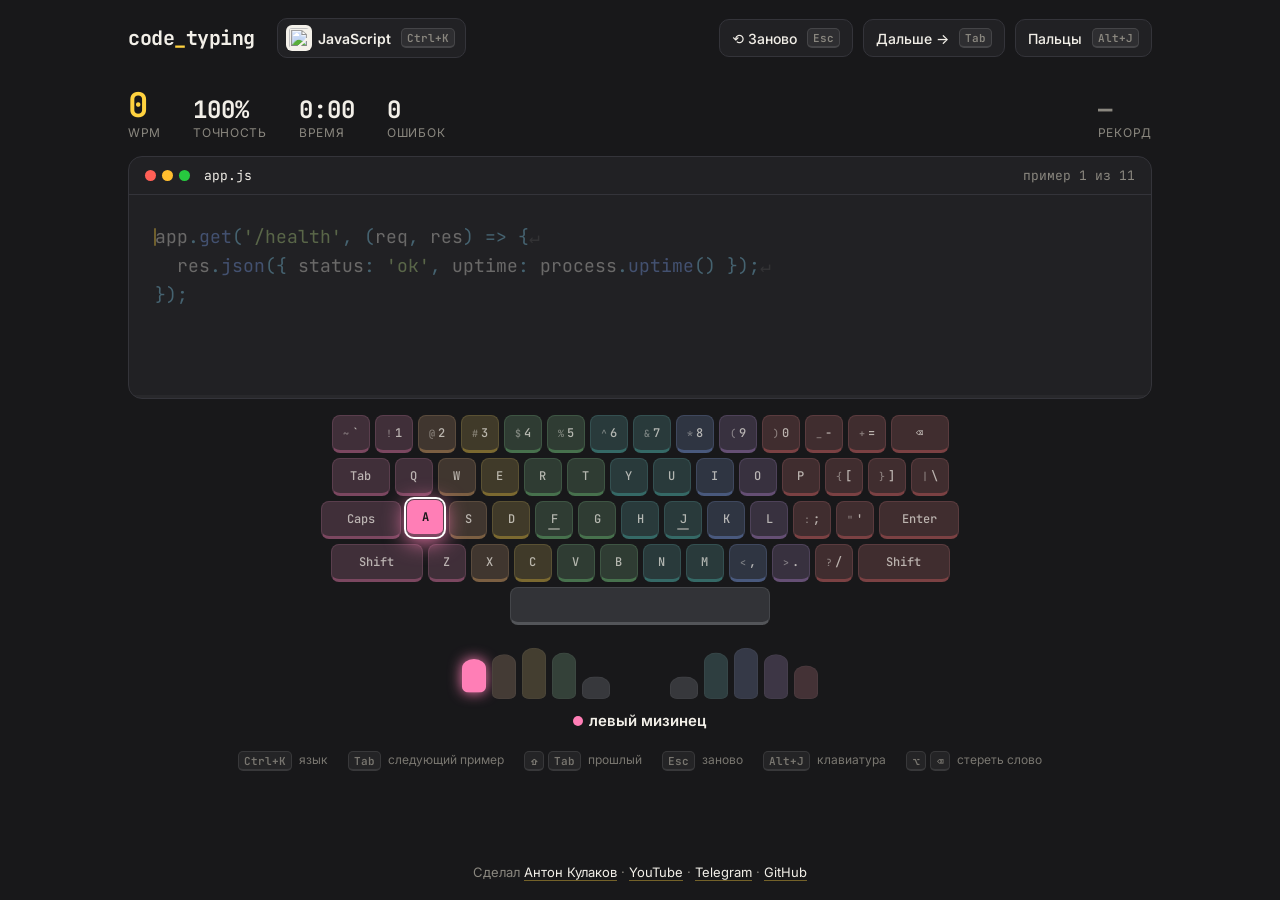
==== commit f4299ec6: "OG-картинка и теги, правки ревью, карточка результата для шеринга Co-Authored-By: Claude Opus 5.5 <n" ====
--- a/public/index.html
+++ b/public/index.html
@@ -5,6 +5,23 @@
 <meta name="viewport" content="width=device-width,initial-scale=1">
 <title>code_typing — тренажёр слепой печати кода</title>
 <meta name="description" content="Тренажёр слепой печати для программистов: печатай настоящий код на 25 языках. Подсказка пальцев, WPM, горячие клавиши.">
+<link rel="canonical" href="https://typing.antonkulakov.com/">
+<meta name="theme-color" content="#18181a">
+<meta property="og:type" content="website">
+<meta property="og:site_name" content="code_typing">
+<meta property="og:locale" content="ru_RU">
+<meta property="og:url" content="https://typing.antonkulakov.com/">
+<meta property="og:title" content="code_typing — слепая печать настоящего кода">
+<meta property="og:description" content="Тренажёр для программистов: 25 языков, подсказка пальцев, всё с клавиатуры. Бесплатно, без регистрации.">
+<meta property="og:image" content="https://typing.antonkulakov.com/og.png">
+<meta property="og:image:width" content="1200">
+<meta property="og:image:height" content="630">
+<meta property="og:image:alt" content="code_typing — тренажёр слепой печати кода">
+<meta name="twitter:card" content="summary_large_image">
+<meta name="twitter:title" content="code_typing — слепая печать настоящего кода">
+<meta name="twitter:description" content="Тренажёр для программистов: 25 языков, подсказка пальцев, всё с клавиатуры.">
+<meta name="twitter:image" content="https://typing.antonkulakov.com/og.png">
+<meta name="author" content="Антон Кулаков">
 <link rel="icon" href="data:image/svg+xml,<svg xmlns='http://www.w3.org/2000/svg' viewBox='0 0 32 32'><rect width='32' height='32' rx='7' fill='%231c1c1e'/><text x='6' y='23' font-family='monospace' font-size='18' font-weight='700' fill='%23ffd23f'>_</text></svg>">
 <link rel="preconnect" href="https://fonts.googleapis.com">
 <link href="https://fonts.googleapis.com/css2?family=JetBrains+Mono:wght@400;600;700&family=Inter:wght@400;500;600;700&display=swap" rel="stylesheet">
@@ -17,7 +34,7 @@
   <div class="spacer"></div>
   <button id="restartBtn" class="btn" title="Начать заново">⟲ Заново <kbd>Esc</kbd></button>
   <button id="nextBtn" class="btn" title="Другой пример">Дальше → <kbd>Tab</kbd></button>
-  <button id="kbBtn" class="btn icon" title="Показать или скрыть клавиатуру">Пальцы <kbd class="mod">J</kbd></button>
+  <button id="kbBtn" class="btn icon" title="Показать или скрыть клавиатуру">Пальцы <kbd class="mod2">J</kbd></button>
 </header>
 
 <main>
@@ -29,6 +46,7 @@
     <div class="best"><b id="best">—</b><span>рекорд</span></div>
   </div>
 
+  <div id="mobileNote">⌨️ Тренажёр работает с физической клавиатурой. Открой на компьютере.</div>
   <section class="editor">
     <div class="tabbar">
       <span class="dots"><i></i><i></i><i></i></span>
@@ -36,7 +54,7 @@
       <span id="counter" class="counter"></span>
     </div>
     <div id="code" tabindex="0" spellcheck="false"></div>
-    <div id="focusHint" class="focus-hint">Кликни сюда или нажми любую клавишу, чтобы печатать</div>
+    <div id="focusHint" class="focus-hint">Нажми любую клавишу, чтобы продолжить</div>
     <div id="progress"><i></i></div>
   </section>
 
@@ -46,6 +64,10 @@
     <div class="ractions">
       <button id="rNext" class="btn primary">Следующий пример <kbd>Enter</kbd></button>
       <button id="rAgain" class="btn">Этот ещё раз <kbd>Esc</kbd></button>
+      <button id="rCopy" class="btn">📋 Копировать картинку <kbd>C</kbd></button>
+      <button id="rSave" class="btn">⬇ Скачать <kbd>D</kbd></button>
+    </div>
+    <div id="toast" hidden>
     </div>
   </section>
 
@@ -60,8 +82,8 @@
     <span><kbd>Tab</kbd> следующий пример</span>
     <span><kbd>⇧</kbd><kbd>Tab</kbd> прошлый</span>
     <span><kbd>Esc</kbd> заново</span>
-    <span><kbd class="mod">J</kbd> клавиатура</span>
-    <span>отступы ставятся сами</span>
+    <span><kbd class="mod2">J</kbd> клавиатура</span>
+    <span><kbd>⌥</kbd><kbd>⌫</kbd> стереть слово</span>
   </div>
 </main>
 
--- a/public/style.css
+++ b/public/style.css
@@ -121,3 +121,35 @@
 .lc img,.btn.lang img{background:#f4f1ea;border-radius:7px;padding:4px;box-sizing:border-box}
 .lc img{width:34px;height:34px}
 .btn.lang img{width:26px;height:26px;padding:3px;border-radius:6px}
+
+/* review round 2 */
+.stats b{font-size:24px;color:var(--ink)}
+.stats div:first-child b{font-size:34px;color:var(--acc)}
+.stats .best b{white-space:nowrap;color:var(--dim)}
+#code{font-size:18px;line-height:1.6;padding:28px 26px 22px;min-height:200px;scrollbar-width:thin}
+.key{width:38px;height:38px;font-size:12px}
+.row,#kb{gap:5px}
+.key.w15{width:58px}.key.w2{width:80px}.key.w25{width:92px}.key.sp{width:260px}
+#kbwrap{margin-top:16px}
+#hands{margin-top:10px}
+.fg{transform:scaleY(.8);transform-origin:bottom}
+.fg.on{transform:scaleY(.8) translateY(-8px)}
+.legend{margin-top:18px;font-size:12px;opacity:.85}
+#code .wrong{transform:translate(-50%,-6px);font-size:12px;box-shadow:0 2px 8px #0008}
+.key.wrongkey{animation:wk .5s}
+@keyframes wk{0%,60%{background:var(--bad);color:#fff;box-shadow:0 0 0 2px var(--bad)}}
+body.done #kbwrap{display:none}
+#code.done .t{opacity:1}
+#code.done .cur::before{display:none}
+body.done #progress i{background:#7ee787}
+#code:not(.typing) .cur::before{animation:blink 1s steps(1) infinite}
+#mobileNote{display:none}
+@media(max-width:620px){
+  #mobileNote{display:block;background:#ffd23f14;border:1px solid #ffd23f40;color:var(--ink);border-radius:12px;padding:12px 14px;font-size:14px;margin-bottom:14px}
+  .btn.lang kbd{display:none}
+  .stats div:nth-child(3),.stats div:nth-child(4){display:none}
+  #code{font-size:13px;scrollbar-width:none}
+}
+
+#toast{position:fixed;left:50%;bottom:28px;transform:translateX(-50%);background:var(--ink);color:#18181a;font-weight:600;padding:12px 18px;border-radius:12px;box-shadow:0 10px 30px #0008;z-index:20;animation:pop .2s}
+#toast[hidden]{display:none}
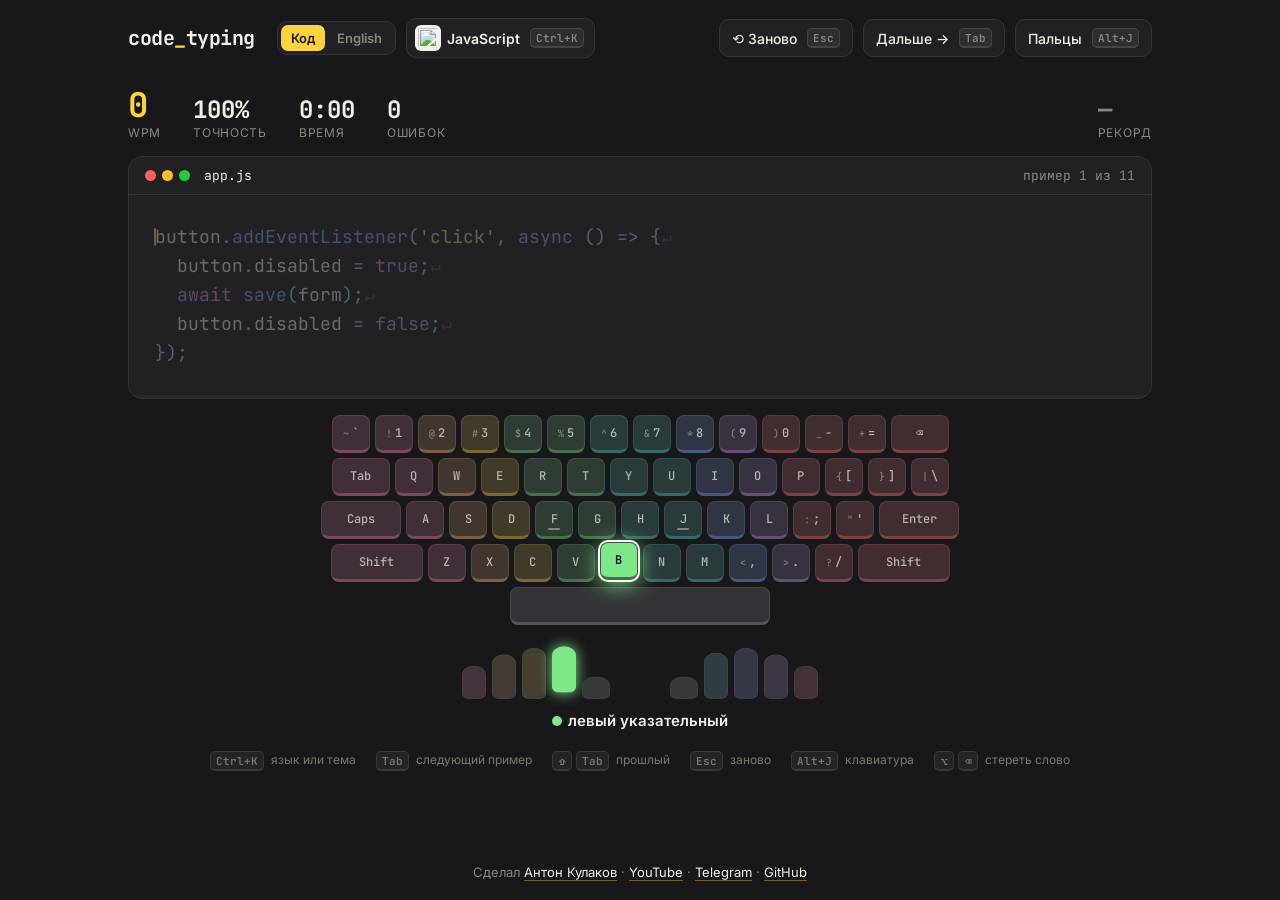
==== commit 40a6139e: "Английский для работы: режим English с фразами из код-ревью, PR, стендапов, чатов и баг-репортов Co-" ====
--- a/public/index.html
+++ b/public/index.html
@@ -3,8 +3,8 @@
 <head>
 <meta charset="utf-8">
 <meta name="viewport" content="width=device-width,initial-scale=1">
-<title>code_typing — тренажёр слепой печати кода</title>
-<meta name="description" content="Тренажёр слепой печати для программистов: печатай настоящий код на 25 языках. Подсказка пальцев, WPM, горячие клавиши.">
+<title>code_typing — тренажёр слепой печати кода и рабочего английского</title>
+<meta name="description" content="Тренажёр слепой печати для программистов: печатай настоящий код на 25 языках и английские фразы из код-ревью, пул-реквестов и рабочих чатов. Подсказка пальцев, WPM, горячие клавиши.">
 <link rel="canonical" href="https://typing.antonkulakov.com/">
 <meta name="theme-color" content="#18181a">
 <meta property="og:type" content="website">
@@ -30,7 +30,8 @@
 <body>
 <header>
   <a class="logo" href="/">code<span>_</span>typing</a>
-  <button id="langBtn" class="btn lang" title="Сменить язык"><img id="langIcon" alt=""><span id="langName"></span><kbd class="mod">K</kbd></button>
+  <div id="modeSeg" class="seg"><button data-m="code" title="Печатать код">Код</button><button data-m="en" title="Печатать английские фразы для работы">English</button></div>
+  <button id="langBtn" class="btn lang" title="Сменить язык или тему"><img id="langIcon" alt=""><span id="langName"></span><kbd class="mod">K</kbd></button>
   <div class="spacer"></div>
   <button id="restartBtn" class="btn" title="Начать заново">⟲ Заново <kbd>Esc</kbd></button>
   <button id="nextBtn" class="btn" title="Другой пример">Дальше → <kbd>Tab</kbd></button>
@@ -54,6 +55,7 @@
       <span id="counter" class="counter"></span>
     </div>
     <div id="code" tabindex="0" spellcheck="false"></div>
+    <div id="tr" hidden></div>
     <div id="focusHint" class="focus-hint">Нажми любую клавишу, чтобы продолжить</div>
     <div id="progress"><i></i></div>
   </section>
@@ -78,7 +80,7 @@
   </section>
 
   <div class="legend">
-    <span><kbd class="mod">K</kbd> язык</span>
+    <span><kbd class="mod">K</kbd> язык или тема</span>
     <span><kbd>Tab</kbd> следующий пример</span>
     <span><kbd>⇧</kbd><kbd>Tab</kbd> прошлый</span>
     <span><kbd>Esc</kbd> заново</span>
@@ -88,8 +90,8 @@
 </main>
 
 <div id="modal" hidden>
-  <div class="sheet" role="dialog" aria-label="Выбор языка">
-    <div class="search"><span>⌕</span><input id="q" placeholder="Найти язык…" autocomplete="off" spellcheck="false"><kbd>Esc</kbd></div>
+  <div class="sheet" role="dialog" aria-label="Выбор языка или темы">
+    <div class="search"><span>⌕</span><input id="q" placeholder="Найти язык или тему…" autocomplete="off" spellcheck="false"><kbd>Esc</kbd></div>
     <div id="grid"></div>
     <div class="mhint"><span><kbd>←</kbd><kbd>→</kbd><kbd>↑</kbd><kbd>↓</kbd> выбрать</span><span><kbd>Enter</kbd> открыть</span><span>печатай, чтобы искать</span></div>
   </div>
@@ -103,6 +105,7 @@
 </footer>
 
 <script src="snippets.js"></script>
+<script src="english.js"></script>
 <script src="app.js"></script>
 </body>
 </html>
--- a/public/style.css
+++ b/public/style.css
@@ -153,3 +153,17 @@
 
 #toast{position:fixed;left:50%;bottom:28px;transform:translateX(-50%);background:var(--ink);color:#18181a;font-weight:600;padding:12px 18px;border-radius:12px;box-shadow:0 10px 30px #0008;z-index:20;animation:pop .2s}
 #toast[hidden]{display:none}
+
+
+/* английский для работы */
+.seg{display:inline-flex;gap:2px;padding:3px;background:var(--panel);border:1px solid var(--line);border-radius:10px}
+.seg button{background:none;border:0;border-radius:7px;padding:5px 10px;font-size:13px;font-weight:600;color:var(--dim);cursor:pointer}
+.seg button:hover{color:var(--ink)}
+.seg button.on{background:var(--acc);color:#1c1c1e}
+#code.prose{white-space:pre-wrap;overflow-wrap:anywhere;min-height:150px;padding-bottom:14px}
+#tr{padding:0 26px 20px;color:var(--dim);font-size:15px;line-height:1.5;min-height:43px}
+#tr[hidden]{display:none}
+#tr::before{content:'RU';font:700 10px var(--mono);color:var(--acc);border:1px solid #ffd23f55;border-radius:4px;padding:2px 4px;margin-right:8px;vertical-align:1px}
+.gh{grid-column:1/-1;font-size:11px;font-weight:600;text-transform:uppercase;letter-spacing:.08em;color:var(--dim);padding:6px 4px 0}
+.gh:first-child{padding-top:0}
+@media(max-width:620px){#tr{padding:0 16px 14px;font-size:13px}}
